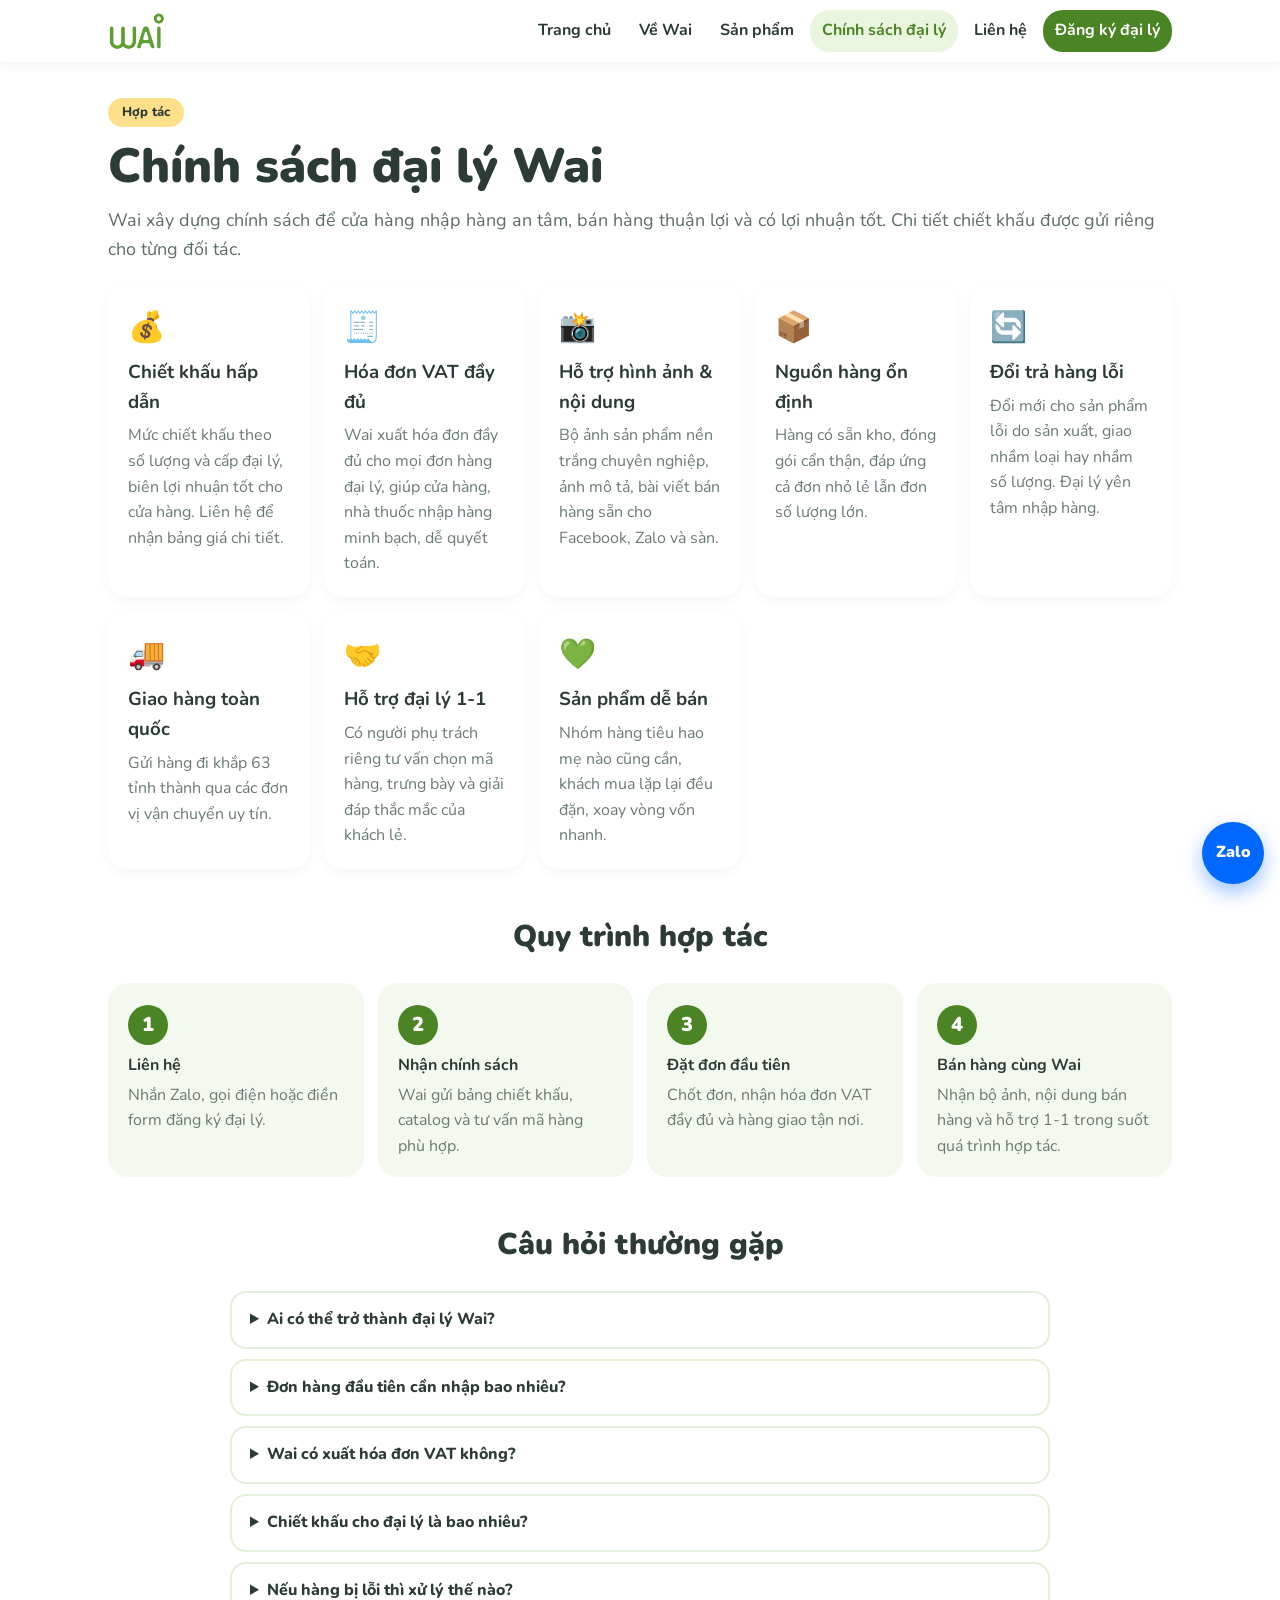
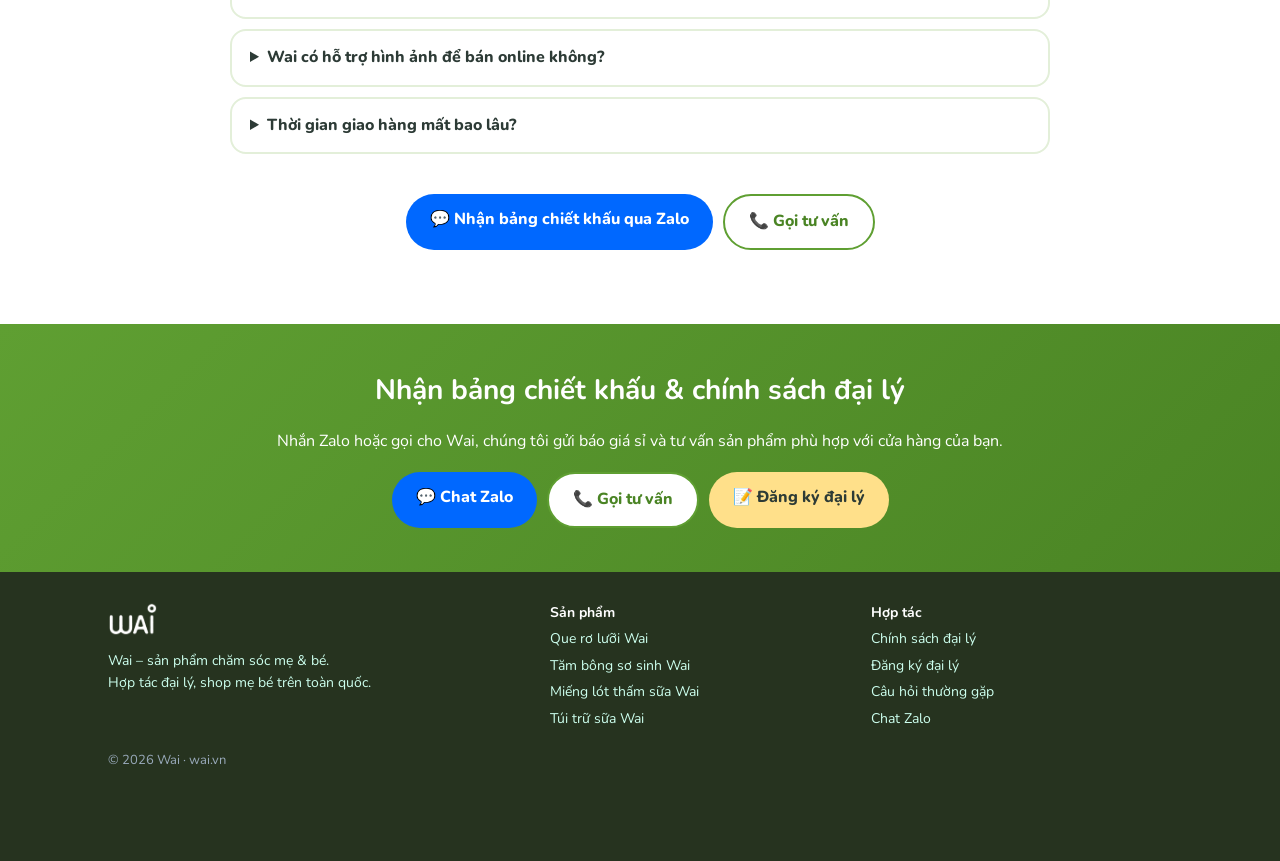
==== chinh-sach-dai-ly.html @ 8ebfbb74 "Làm lại nội dung B2B + ảnh sản phẩm nền trắng (GPT Image 2), thêm chính sách đại lý, hóa đơn VAT, FA" ====
<!doctype html><html lang="vi"><head><meta charset="utf-8"><meta name="viewport" content="width=device-width,initial-scale=1"><link rel="icon" type="image/png" href="img/favicon.png">
<title>Chính sách đại lý | Wai – Chăm sóc mẹ & bé</title><meta name="description" content="Wai – thương hiệu sản phẩm chăm sóc mẹ và bé. Tuyển đại lý, shop mẹ bé toàn quốc: chiết khấu hấp dẫn, hóa đơn VAT đầy đủ, hỗ trợ hình ảnh bán hàng."><meta property="og:image" content="https://wai.vn/img/p_hero.jpg">
<link rel="preconnect" href="https://fonts.googleapis.com"><link href="https://fonts.googleapis.com/css2?family=Nunito:wght@400;600;800;900&display=swap" rel="stylesheet"><link rel="stylesheet" href="style.css"></head><body>
<header><div class="wrap hd"><a class="logo" href="index.html"><img src="img/logo.png" alt="Wai" width="58" height="40"></a><button class="mb" onclick="document.body.classList.toggle('open')" aria-label="Menu">☰</button><nav><a href="index.html">Trang chủ</a><a href="ve-wai.html">Về Wai</a><a href="san-pham.html">Sản phẩm</a><a href="chinh-sach-dai-ly.html" class=on>Chính sách đại lý</a><a href="lien-he.html">Liên hệ</a><a class="nb" href="dang-ky.html">Đăng ký đại lý</a></nav></div></header>
<main><section class="wrap pg"><span class="tag">Hợp tác</span><h1>Chính sách đại lý Wai</h1><p class="lead l">Wai xây dựng chính sách để cửa hàng nhập hàng an tâm, bán hàng thuận lợi và có lợi nhuận tốt. Chi tiết chiết khấu được gửi riêng cho từng đối tác.</p><div class="feat"><div><i>💰</i><h3>Chiết khấu hấp dẫn</h3><p>Mức chiết khấu theo số lượng và cấp đại lý, biên lợi nhuận tốt cho cửa hàng. Liên hệ để nhận bảng giá chi tiết.</p></div><div><i>🧾</i><h3>Hóa đơn VAT đầy đủ</h3><p>Wai xuất hóa đơn đầy đủ cho mọi đơn hàng đại lý, giúp cửa hàng, nhà thuốc nhập hàng minh bạch, dễ quyết toán.</p></div><div><i>📸</i><h3>Hỗ trợ hình ảnh & nội dung</h3><p>Bộ ảnh sản phẩm nền trắng chuyên nghiệp, ảnh mô tả, bài viết bán hàng sẵn cho Facebook, Zalo và sàn.</p></div><div><i>📦</i><h3>Nguồn hàng ổn định</h3><p>Hàng có sẵn kho, đóng gói cẩn thận, đáp ứng cả đơn nhỏ lẻ lẫn đơn số lượng lớn.</p></div><div><i>🔄</i><h3>Đổi trả hàng lỗi</h3><p>Đổi mới cho sản phẩm lỗi do sản xuất, giao nhầm loại hay nhầm số lượng. Đại lý yên tâm nhập hàng.</p></div><div><i>🚚</i><h3>Giao hàng toàn quốc</h3><p>Gửi hàng đi khắp 63 tỉnh thành qua các đơn vị vận chuyển uy tín.</p></div><div><i>🤝</i><h3>Hỗ trợ đại lý 1-1</h3><p>Có người phụ trách riêng tư vấn chọn mã hàng, trưng bày và giải đáp thắc mắc của khách lẻ.</p></div><div><i>💚</i><h3>Sản phẩm dễ bán</h3><p>Nhóm hàng tiêu hao mẹ nào cũng cần, khách mua lặp lại đều đặn, xoay vòng vốn nhanh.</p></div></div>
<h2 class="t">Quy trình hợp tác</h2><ol class="steps"><li><b>Liên hệ</b><p>Nhắn Zalo, gọi điện hoặc điền form đăng ký đại lý.</p></li><li><b>Nhận chính sách</b><p>Wai gửi bảng chiết khấu, catalog và tư vấn mã hàng phù hợp.</p></li><li><b>Đặt đơn đầu tiên</b><p>Chốt đơn, nhận hóa đơn VAT đầy đủ và hàng giao tận nơi.</p></li><li><b>Bán hàng cùng Wai</b><p>Nhận bộ ảnh, nội dung bán hàng và hỗ trợ 1-1 trong suốt quá trình hợp tác.</p></li></ol><h2 class="t">Câu hỏi thường gặp</h2><div class="faq" id="faq"><details><summary>Ai có thể trở thành đại lý Wai?</summary><p>Cửa hàng mẹ & bé, nhà thuốc, siêu thị mini, người bán online trên Facebook, Zalo, sàn TMĐT… đều có thể hợp tác cùng Wai.</p></details><details><summary>Đơn hàng đầu tiên cần nhập bao nhiêu?</summary><p>Wai có nhiều mức nhập linh hoạt cho cửa hàng mới bắt đầu và đại lý lớn. Liên hệ Zalo để được tư vấn mức nhập phù hợp.</p></details><details><summary>Wai có xuất hóa đơn VAT không?</summary><p>Có. Wai xuất hóa đơn đầy đủ cho đơn hàng đại lý theo yêu cầu.</p></details><details><summary>Chiết khấu cho đại lý là bao nhiêu?</summary><p>Mức chiết khấu phụ thuộc số lượng và hình thức hợp tác. Vui lòng nhắn Zalo hoặc gọi để nhận bảng chiết khấu mới nhất.</p></details><details><summary>Nếu hàng bị lỗi thì xử lý thế nào?</summary><p>Sản phẩm lỗi do sản xuất, giao nhầm loại hoặc thiếu số lượng sẽ được Wai đổi mới. Đại lý chỉ cần chụp ảnh và báo qua Zalo.</p></details><details><summary>Wai có hỗ trợ hình ảnh để bán online không?</summary><p>Có. Đại lý được cung cấp bộ ảnh sản phẩm nền trắng, ảnh chi tiết và nội dung mô tả để đăng bán ngay.</p></details><details><summary>Thời gian giao hàng mất bao lâu?</summary><p>Wai giao hàng toàn quốc. Thời gian tùy khu vực và đơn vị vận chuyển, thường từ 1–5 ngày.</p></details></div><div class="btns c"><a class="btn z" href="https://zalo.me/0900000000">💬 Nhận bảng chiết khấu qua Zalo</a><a class="btn w" href="tel:0900000000">📞 Gọi tư vấn</a></div></section></main>
<section class="cta"><div class="wrap"><h2>Nhận bảng chiết khấu & chính sách đại lý</h2><p>Nhắn Zalo hoặc gọi cho Wai, chúng tôi gửi báo giá sỉ và tư vấn sản phẩm phù hợp với cửa hàng của bạn.</p><div class="btns"><a class="btn z" href="https://zalo.me/0900000000">💬 Chat Zalo</a><a class="btn w" href="tel:0900000000">📞 Gọi tư vấn</a><a class="btn y" href="dang-ky.html">📝 Đăng ký đại lý</a></div></div></section>
<footer><div class="wrap fg"><div><b class="logo"><img src="img/logo_white.png" alt="Wai" width="58" height="40"></b><p>Wai – sản phẩm chăm sóc mẹ & bé.<br>Hợp tác đại lý, shop mẹ bé trên toàn quốc.</p></div><div><b>Sản phẩm</b><a href="san-pham.html#ro-luoi">Que rơ lưỡi Wai</a><a href="san-pham.html#tam-bong">Tăm bông sơ sinh Wai</a><a href="san-pham.html#lot-tham-sua">Miếng lót thấm sữa Wai</a><a href="san-pham.html#tui-tru-sua">Túi trữ sữa Wai</a></div><div><b>Hợp tác</b><a href="chinh-sach-dai-ly.html">Chính sách đại lý</a><a href="dang-ky.html">Đăng ký đại lý</a><a href="chinh-sach-dai-ly.html#faq">Câu hỏi thường gặp</a><a href="https://zalo.me/0900000000">Chat Zalo</a></div></div><p class="wrap s">© 2026 Wai · wai.vn</p></footer>
<a class="fz" href="https://zalo.me/0900000000" aria-label="Chat Zalo">Zalo</a></body></html>
---- style.css ----
/* Màu thương hiệu: --brand lấy từ logo WAI (#5f9f32). Đổi 1 dòng này để đổi màu toàn site. */
:root{--brand:#5f9f32;--m:var(--brand);--md:#4a8424;--y:#ffe08a;--bg:#f4f9ef;--ink:#2d3b36}
*{box-sizing:border-box}body{margin:0;font-family:Nunito,sans-serif;color:var(--ink);background:#fff;line-height:1.6}
img{max-width:100%;display:block}a{color:var(--md)}.wrap{max-width:1100px;margin:auto;padding:0 18px}
header{position:sticky;top:0;background:#fffe;backdrop-filter:blur(8px);z-index:9;box-shadow:0 2px 12px #0001}
.hd{display:flex;align-items:center;justify-content:space-between;height:62px}.logo{font-weight:900;font-size:30px;color:var(--md);text-decoration:none;letter-spacing:-1px}.logo span{color:var(--y)}
nav{display:flex;gap:4px}nav a{text-decoration:none;color:var(--ink);font-weight:700;padding:8px 12px;border-radius:20px}nav a.on,nav a:hover{background:#eaf5e0;color:var(--md)}
.mb{display:none;border:0;background:#eaf5e0;font-size:22px;border-radius:12px;padding:4px 12px;color:var(--md)}
@media(max-width:760px){.mb{display:block}nav{display:none;position:absolute;top:62px;left:0;right:0;background:#fff;flex-direction:column;padding:10px 18px;box-shadow:0 8px 16px #0001}.open nav{display:flex}}
.hero{background:linear-gradient(135deg,#eaf5e0,#fbf8ec);padding:40px 0}.hg{display:grid;gap:26px;align-items:center}@media(min-width:800px){.hg{grid-template-columns:1.1fr .9fr}}
h1{font-size:clamp(30px,6vw,48px);line-height:1.15;margin:12px 0;font-weight:900}h1 em{font-style:normal;color:var(--md);background:linear-gradient(transparent 60%,var(--y) 60%)}
.hi{border-radius:28px;box-shadow:0 16px 40px #4f8f2233}.tag{display:inline-block;background:var(--y);padding:4px 14px;border-radius:20px;font-weight:800;font-size:13px}
.btns{display:flex;gap:10px;flex-wrap:wrap;margin-top:18px}.btn{display:inline-block;background:var(--md);color:#fff;text-decoration:none;font-weight:800;padding:13px 24px;border-radius:30px;border:0;font-size:16px;cursor:pointer;font-family:inherit}.btn.w{background:#fff;color:var(--md);border:2px solid var(--m)}.btn.z{background:#0068ff}
.t{text-align:center;font-size:30px;font-weight:900;margin:44px 0 22px}.grid{display:grid;grid-template-columns:repeat(2,1fr);gap:14px}@media(min-width:800px){.grid{grid-template-columns:repeat(4,1fr)}}
.card{background:#fff;border-radius:22px;overflow:hidden;box-shadow:0 6px 20px #0000000f;text-decoration:none;color:var(--ink);transition:.2s}.card:hover{transform:translateY(-4px)}.card h3{margin:10px 12px 0;font-size:16px}.card p{margin:2px 12px 14px;font-size:13px;color:#6a7a74}
.soft{background:var(--bg);padding:10px 0 40px;margin-top:40px}.feat{display:grid;grid-template-columns:repeat(auto-fit,minmax(200px,1fr));gap:14px}.feat div{background:#fff;border-radius:20px;padding:20px;box-shadow:0 4px 14px #0000000a}.feat i{font-style:normal;font-size:30px}.feat h3{margin:6px 0}.feat p{margin:0;color:#6a7a74}
.pg{padding:36px 18px 50px}.narrow{max-width:640px}.note{background:#fbf8ec;padding:12px 16px;border-radius:14px}
.pd{display:grid;gap:20px;margin:34px 0;padding:20px;border-radius:26px;background:var(--bg);scroll-margin-top:80px}@media(min-width:800px){.pd{grid-template-columns:1fr 1fr}}
.gal{display:grid;grid-template-columns:1fr 1fr;gap:8px}.gal img{border-radius:14px}.gal img:first-child{grid-column:span 2}.pd h2{margin:0;font-size:26px}.sub{color:var(--md);font-weight:800;margin:4px 0}.pd li{margin:4px 0}
.fm{display:grid;gap:12px;background:var(--bg);padding:22px;border-radius:24px}.fm label{font-weight:700;display:grid;gap:4px}.fm input,.fm select,.fm textarea{font:inherit;padding:12px 14px;border:2px solid #d8eac8;border-radius:14px;background:#fff}.fm input:focus{outline:0;border-color:var(--m)}.s{font-size:13px;color:#7a8a84}
.cl{display:grid;gap:12px}.cl a{display:grid;grid-template-columns:44px 1fr;align-items:center;background:var(--bg);padding:16px;border-radius:18px;text-decoration:none;color:var(--ink);font-size:24px}.cl b{font-size:16px}.cl span{grid-column:2;font-size:15px;color:#6a7a74}
.cta{background:linear-gradient(135deg,var(--m),var(--md));color:#fff;text-align:center;padding:44px 0}.cta h2{font-size:28px;margin:0}.cta .btns{justify-content:center}
footer{background:#26331f;color:#cfe;padding:30px 0 90px;font-size:14px}
.fz{position:fixed;right:16px;bottom:16px;width:62px;height:62px;border-radius:50%;background:#0068ff;color:#fff;font-weight:900;display:grid;place-items:center;text-decoration:none;box-shadow:0 8px 20px #0068ff66;z-index:10;animation:p 2s infinite}@keyframes p{50%{box-shadow:0 0 0 12px #0068ff22}}

.logo img{display:block;height:40px;width:auto}footer .logo img{height:34px;margin-bottom:8px}

.lead{text-align:center;max-width:720px;margin:-8px auto 24px;color:#5d6d67}.lead.l{text-align:left;margin:0 0 20px;max-width:none;font-size:18px}
.card img{aspect-ratio:1;object-fit:contain;background:#fff}.card span{display:block;margin:0 12px 14px;font-weight:800;color:var(--md);font-size:14px}
.hi{background:#fff}.chk{list-style:none;padding:0;margin:14px 0}.chk li{padding-left:28px;position:relative;margin:6px 0}.chk li:before{content:"✓";position:absolute;left:0;top:0;width:20px;height:20px;border-radius:50%;background:var(--m);color:#fff;font-size:12px;display:grid;place-items:center;font-weight:900}
.hero .chk{display:flex;flex-wrap:wrap;gap:4px 18px;font-weight:700;font-size:14px}
.steps{list-style:none;padding:0;display:grid;grid-template-columns:repeat(auto-fit,minmax(220px,1fr));gap:14px;counter-reset:s}.steps li{counter-increment:s;background:var(--bg);border-radius:20px;padding:22px 20px 18px}.steps li:before{content:counter(s);display:grid;place-items:center;width:40px;height:40px;border-radius:50%;background:var(--md);color:#fff;font-weight:900;font-size:20px;margin-bottom:8px}.steps p{margin:4px 0 0;color:#6a7a74}
.btns.c{justify-content:center;margin:24px 0}.btn.y{background:var(--y);color:var(--ink)}
.band{margin:44px 0 0;background:linear-gradient(135deg,#eaf5e0,#fbf8ec);border-radius:26px;padding:26px;display:flex;gap:18px;align-items:center;justify-content:space-between;flex-wrap:wrap}.band h2{margin:0 0 6px}.band p{margin:0;color:#5d6d67}
.faq{max-width:820px;margin:0 auto 40px}.faq details{background:#fff;border:2px solid #e3efd9;border-radius:16px;margin:10px 0;padding:14px 18px}.faq summary{font-weight:800;cursor:pointer}.faq p{margin:8px 0 0;color:#5d6d67}
.pd{background:#fff;border:2px solid #e3efd9}.gal{grid-template-columns:1fr 1fr;align-content:start}.gal img{border-radius:16px;border:1px solid #eee;aspect-ratio:1;object-fit:contain;background:#fff}.gal img:first-child{grid-column:span 2}.pd h3{margin:16px 0 4px}
.spec{width:100%;border-collapse:collapse;margin:12px 0}.spec th,.spec td{text-align:left;padding:8px 10px;border-bottom:1px solid #e3efd9;vertical-align:top}.spec th{width:110px;color:var(--md)}
.pnav{display:flex;flex-wrap:wrap;gap:8px}.pnav a{background:#eaf5e0;padding:8px 14px;border-radius:20px;text-decoration:none;font-weight:700}
.two{display:grid;gap:24px;align-items:center}@media(min-width:800px){.two{grid-template-columns:1.2fr 1fr}}.rimg{border-radius:24px;box-shadow:0 12px 30px #0001}
nav a.nb{background:var(--md);color:#fff}nav a.nb:hover{background:var(--m);color:#fff}
.fg{display:grid;gap:20px}@media(min-width:760px){.fg{grid-template-columns:1.4fr 1fr 1fr}}.fg a{display:block;color:#cfe;text-decoration:none;margin:4px 0}.fg b{color:#fff}footer .s{color:#9ab;padding-top:16px}
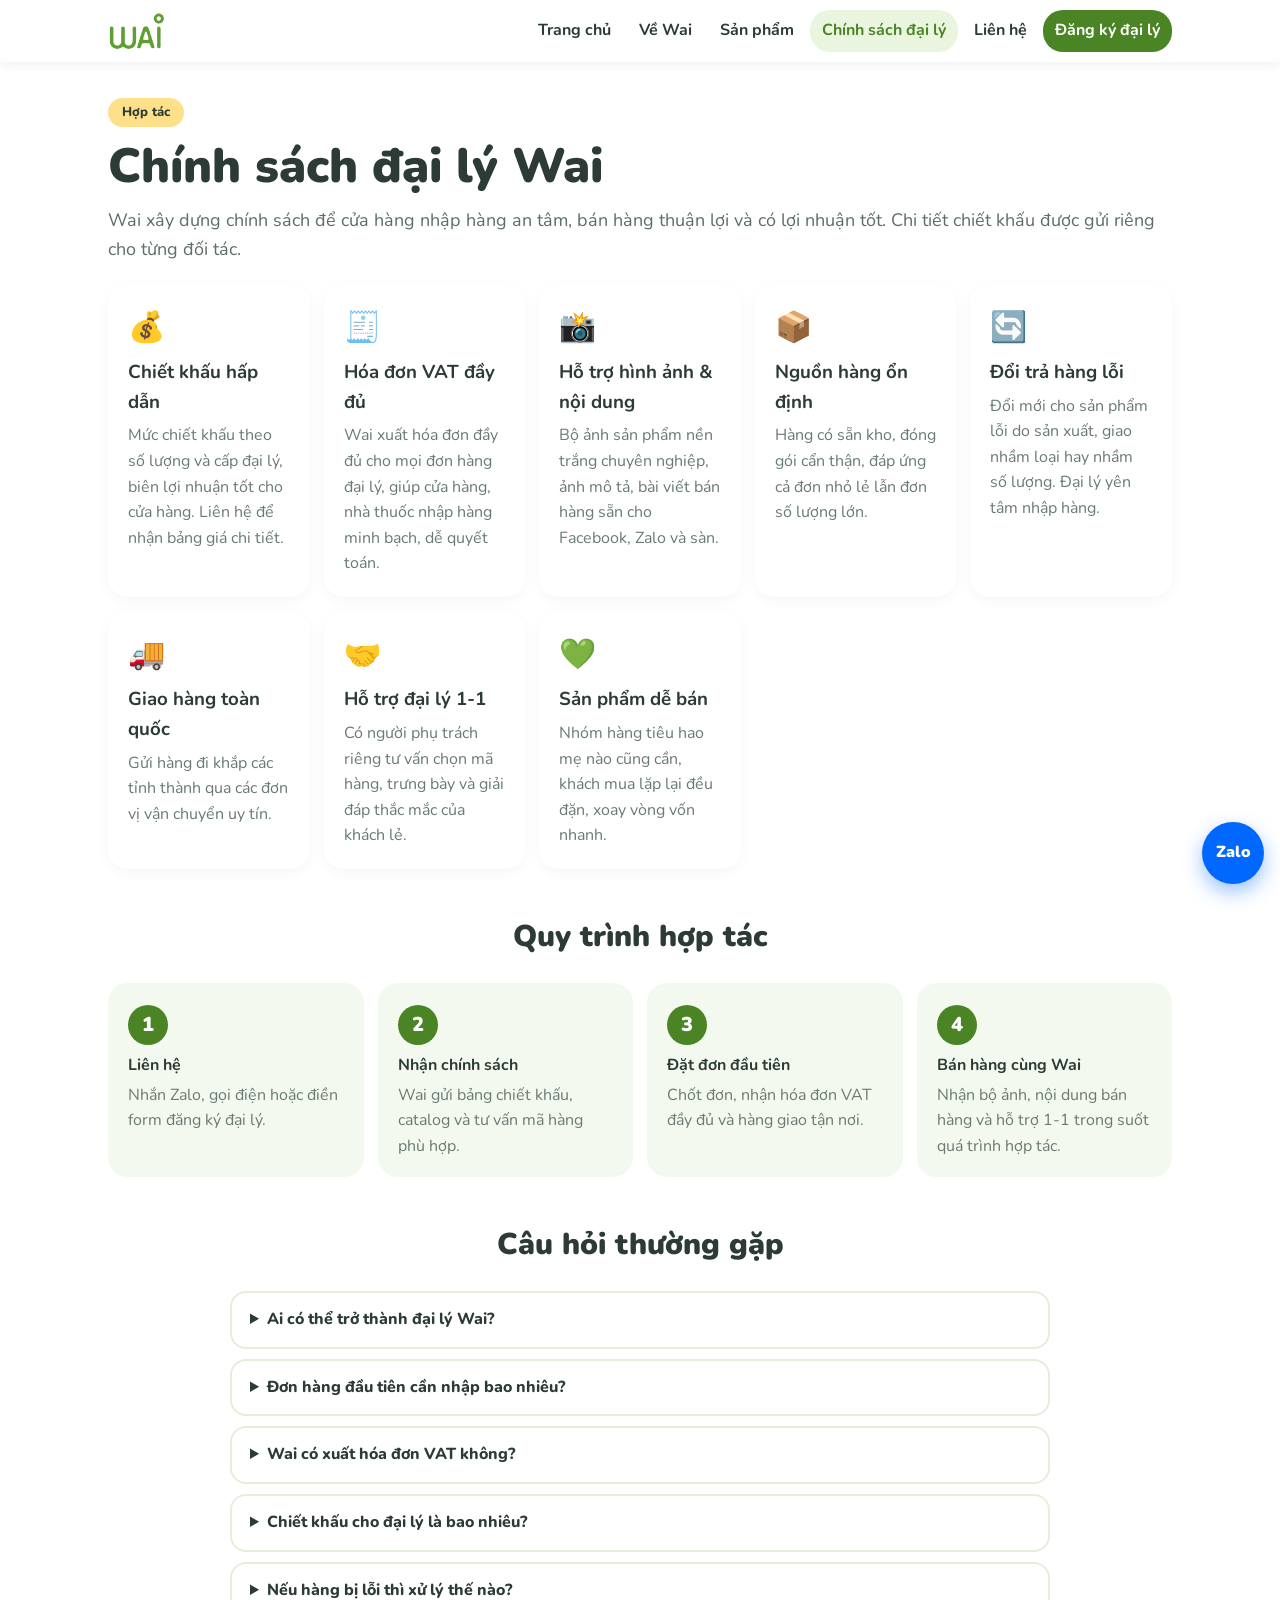
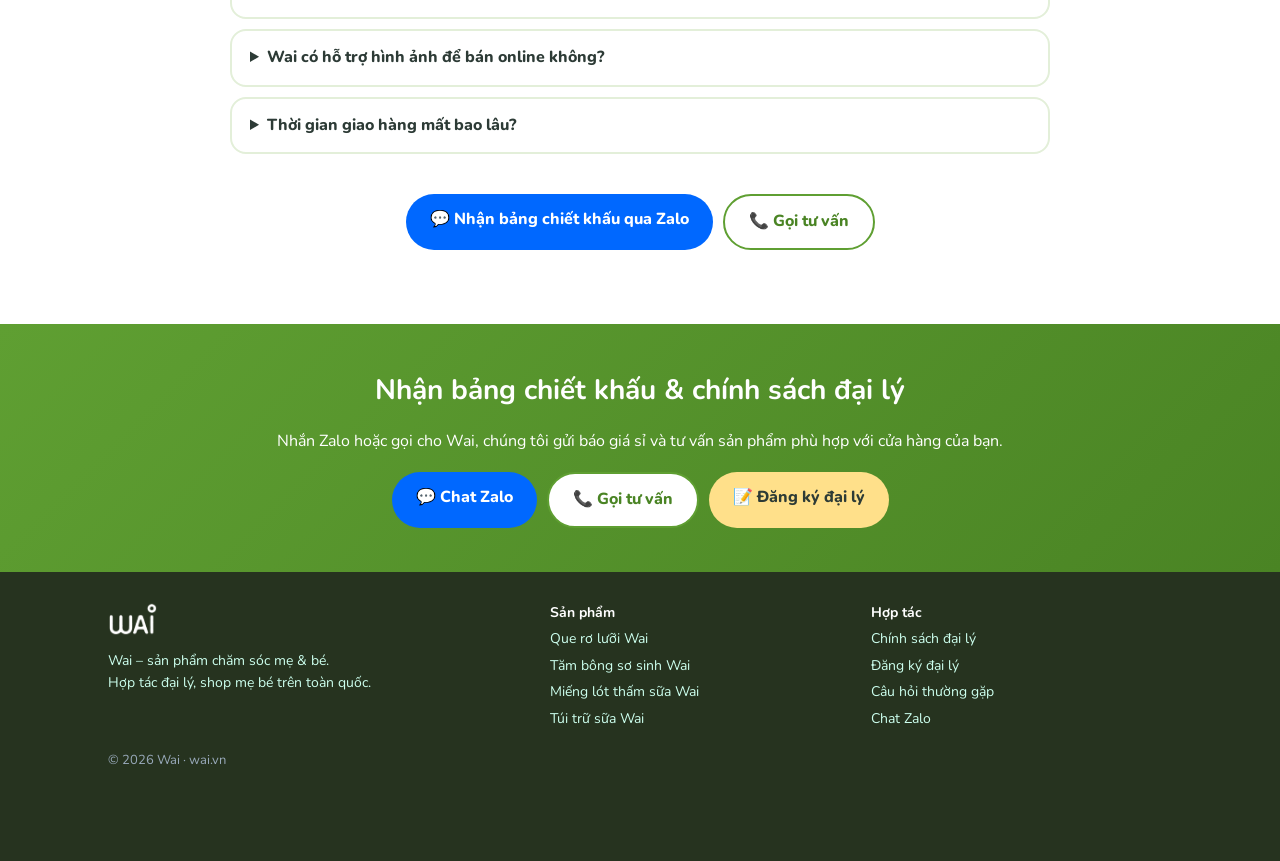
==== commit 6cc17abb: "Sửa câu giao hàng" ====
--- a/chinh-sach-dai-ly.html
+++ b/chinh-sach-dai-ly.html
@@ -2,7 +2,7 @@
 <title>Chính sách đại lý | Wai – Chăm sóc mẹ & bé</title><meta name="description" content="Wai – thương hiệu sản phẩm chăm sóc mẹ và bé. Tuyển đại lý, shop mẹ bé toàn quốc: chiết khấu hấp dẫn, hóa đơn VAT đầy đủ, hỗ trợ hình ảnh bán hàng."><meta property="og:image" content="https://wai.vn/img/p_hero.jpg">
 <link rel="preconnect" href="https://fonts.googleapis.com"><link href="https://fonts.googleapis.com/css2?family=Nunito:wght@400;600;800;900&display=swap" rel="stylesheet"><link rel="stylesheet" href="style.css"></head><body>
 <header><div class="wrap hd"><a class="logo" href="index.html"><img src="img/logo.png" alt="Wai" width="58" height="40"></a><button class="mb" onclick="document.body.classList.toggle('open')" aria-label="Menu">☰</button><nav><a href="index.html">Trang chủ</a><a href="ve-wai.html">Về Wai</a><a href="san-pham.html">Sản phẩm</a><a href="chinh-sach-dai-ly.html" class=on>Chính sách đại lý</a><a href="lien-he.html">Liên hệ</a><a class="nb" href="dang-ky.html">Đăng ký đại lý</a></nav></div></header>
-<main><section class="wrap pg"><span class="tag">Hợp tác</span><h1>Chính sách đại lý Wai</h1><p class="lead l">Wai xây dựng chính sách để cửa hàng nhập hàng an tâm, bán hàng thuận lợi và có lợi nhuận tốt. Chi tiết chiết khấu được gửi riêng cho từng đối tác.</p><div class="feat"><div><i>💰</i><h3>Chiết khấu hấp dẫn</h3><p>Mức chiết khấu theo số lượng và cấp đại lý, biên lợi nhuận tốt cho cửa hàng. Liên hệ để nhận bảng giá chi tiết.</p></div><div><i>🧾</i><h3>Hóa đơn VAT đầy đủ</h3><p>Wai xuất hóa đơn đầy đủ cho mọi đơn hàng đại lý, giúp cửa hàng, nhà thuốc nhập hàng minh bạch, dễ quyết toán.</p></div><div><i>📸</i><h3>Hỗ trợ hình ảnh & nội dung</h3><p>Bộ ảnh sản phẩm nền trắng chuyên nghiệp, ảnh mô tả, bài viết bán hàng sẵn cho Facebook, Zalo và sàn.</p></div><div><i>📦</i><h3>Nguồn hàng ổn định</h3><p>Hàng có sẵn kho, đóng gói cẩn thận, đáp ứng cả đơn nhỏ lẻ lẫn đơn số lượng lớn.</p></div><div><i>🔄</i><h3>Đổi trả hàng lỗi</h3><p>Đổi mới cho sản phẩm lỗi do sản xuất, giao nhầm loại hay nhầm số lượng. Đại lý yên tâm nhập hàng.</p></div><div><i>🚚</i><h3>Giao hàng toàn quốc</h3><p>Gửi hàng đi khắp 63 tỉnh thành qua các đơn vị vận chuyển uy tín.</p></div><div><i>🤝</i><h3>Hỗ trợ đại lý 1-1</h3><p>Có người phụ trách riêng tư vấn chọn mã hàng, trưng bày và giải đáp thắc mắc của khách lẻ.</p></div><div><i>💚</i><h3>Sản phẩm dễ bán</h3><p>Nhóm hàng tiêu hao mẹ nào cũng cần, khách mua lặp lại đều đặn, xoay vòng vốn nhanh.</p></div></div>
+<main><section class="wrap pg"><span class="tag">Hợp tác</span><h1>Chính sách đại lý Wai</h1><p class="lead l">Wai xây dựng chính sách để cửa hàng nhập hàng an tâm, bán hàng thuận lợi và có lợi nhuận tốt. Chi tiết chiết khấu được gửi riêng cho từng đối tác.</p><div class="feat"><div><i>💰</i><h3>Chiết khấu hấp dẫn</h3><p>Mức chiết khấu theo số lượng và cấp đại lý, biên lợi nhuận tốt cho cửa hàng. Liên hệ để nhận bảng giá chi tiết.</p></div><div><i>🧾</i><h3>Hóa đơn VAT đầy đủ</h3><p>Wai xuất hóa đơn đầy đủ cho mọi đơn hàng đại lý, giúp cửa hàng, nhà thuốc nhập hàng minh bạch, dễ quyết toán.</p></div><div><i>📸</i><h3>Hỗ trợ hình ảnh & nội dung</h3><p>Bộ ảnh sản phẩm nền trắng chuyên nghiệp, ảnh mô tả, bài viết bán hàng sẵn cho Facebook, Zalo và sàn.</p></div><div><i>📦</i><h3>Nguồn hàng ổn định</h3><p>Hàng có sẵn kho, đóng gói cẩn thận, đáp ứng cả đơn nhỏ lẻ lẫn đơn số lượng lớn.</p></div><div><i>🔄</i><h3>Đổi trả hàng lỗi</h3><p>Đổi mới cho sản phẩm lỗi do sản xuất, giao nhầm loại hay nhầm số lượng. Đại lý yên tâm nhập hàng.</p></div><div><i>🚚</i><h3>Giao hàng toàn quốc</h3><p>Gửi hàng đi khắp các tỉnh thành qua các đơn vị vận chuyển uy tín.</p></div><div><i>🤝</i><h3>Hỗ trợ đại lý 1-1</h3><p>Có người phụ trách riêng tư vấn chọn mã hàng, trưng bày và giải đáp thắc mắc của khách lẻ.</p></div><div><i>💚</i><h3>Sản phẩm dễ bán</h3><p>Nhóm hàng tiêu hao mẹ nào cũng cần, khách mua lặp lại đều đặn, xoay vòng vốn nhanh.</p></div></div>
 <h2 class="t">Quy trình hợp tác</h2><ol class="steps"><li><b>Liên hệ</b><p>Nhắn Zalo, gọi điện hoặc điền form đăng ký đại lý.</p></li><li><b>Nhận chính sách</b><p>Wai gửi bảng chiết khấu, catalog và tư vấn mã hàng phù hợp.</p></li><li><b>Đặt đơn đầu tiên</b><p>Chốt đơn, nhận hóa đơn VAT đầy đủ và hàng giao tận nơi.</p></li><li><b>Bán hàng cùng Wai</b><p>Nhận bộ ảnh, nội dung bán hàng và hỗ trợ 1-1 trong suốt quá trình hợp tác.</p></li></ol><h2 class="t">Câu hỏi thường gặp</h2><div class="faq" id="faq"><details><summary>Ai có thể trở thành đại lý Wai?</summary><p>Cửa hàng mẹ & bé, nhà thuốc, siêu thị mini, người bán online trên Facebook, Zalo, sàn TMĐT… đều có thể hợp tác cùng Wai.</p></details><details><summary>Đơn hàng đầu tiên cần nhập bao nhiêu?</summary><p>Wai có nhiều mức nhập linh hoạt cho cửa hàng mới bắt đầu và đại lý lớn. Liên hệ Zalo để được tư vấn mức nhập phù hợp.</p></details><details><summary>Wai có xuất hóa đơn VAT không?</summary><p>Có. Wai xuất hóa đơn đầy đủ cho đơn hàng đại lý theo yêu cầu.</p></details><details><summary>Chiết khấu cho đại lý là bao nhiêu?</summary><p>Mức chiết khấu phụ thuộc số lượng và hình thức hợp tác. Vui lòng nhắn Zalo hoặc gọi để nhận bảng chiết khấu mới nhất.</p></details><details><summary>Nếu hàng bị lỗi thì xử lý thế nào?</summary><p>Sản phẩm lỗi do sản xuất, giao nhầm loại hoặc thiếu số lượng sẽ được Wai đổi mới. Đại lý chỉ cần chụp ảnh và báo qua Zalo.</p></details><details><summary>Wai có hỗ trợ hình ảnh để bán online không?</summary><p>Có. Đại lý được cung cấp bộ ảnh sản phẩm nền trắng, ảnh chi tiết và nội dung mô tả để đăng bán ngay.</p></details><details><summary>Thời gian giao hàng mất bao lâu?</summary><p>Wai giao hàng toàn quốc. Thời gian tùy khu vực và đơn vị vận chuyển, thường từ 1–5 ngày.</p></details></div><div class="btns c"><a class="btn z" href="https://zalo.me/0900000000">💬 Nhận bảng chiết khấu qua Zalo</a><a class="btn w" href="tel:0900000000">📞 Gọi tư vấn</a></div></section></main>
 <section class="cta"><div class="wrap"><h2>Nhận bảng chiết khấu & chính sách đại lý</h2><p>Nhắn Zalo hoặc gọi cho Wai, chúng tôi gửi báo giá sỉ và tư vấn sản phẩm phù hợp với cửa hàng của bạn.</p><div class="btns"><a class="btn z" href="https://zalo.me/0900000000">💬 Chat Zalo</a><a class="btn w" href="tel:0900000000">📞 Gọi tư vấn</a><a class="btn y" href="dang-ky.html">📝 Đăng ký đại lý</a></div></div></section>
 <footer><div class="wrap fg"><div><b class="logo"><img src="img/logo_white.png" alt="Wai" width="58" height="40"></b><p>Wai – sản phẩm chăm sóc mẹ & bé.<br>Hợp tác đại lý, shop mẹ bé trên toàn quốc.</p></div><div><b>Sản phẩm</b><a href="san-pham.html#ro-luoi">Que rơ lưỡi Wai</a><a href="san-pham.html#tam-bong">Tăm bông sơ sinh Wai</a><a href="san-pham.html#lot-tham-sua">Miếng lót thấm sữa Wai</a><a href="san-pham.html#tui-tru-sua">Túi trữ sữa Wai</a></div><div><b>Hợp tác</b><a href="chinh-sach-dai-ly.html">Chính sách đại lý</a><a href="dang-ky.html">Đăng ký đại lý</a><a href="chinh-sach-dai-ly.html#faq">Câu hỏi thường gặp</a><a href="https://zalo.me/0900000000">Chat Zalo</a></div></div><p class="wrap s">© 2026 Wai · wai.vn</p></footer>
--- a/style.css
+++ b/style.css
@@ -1,7 +1,7 @@
 /* Màu thương hiệu: --brand lấy từ logo WAI (#5f9f32). Đổi 1 dòng này để đổi màu toàn site. */
 :root{--brand:#5f9f32;--m:var(--brand);--md:#4a8424;--y:#ffe08a;--bg:#f4f9ef;--ink:#2d3b36}
 *{box-sizing:border-box}body{margin:0;font-family:Nunito,sans-serif;color:var(--ink);background:#fff;line-height:1.6}
-img{max-width:100%;display:block}a{color:var(--md)}.wrap{max-width:1100px;margin:auto;padding:0 18px}
+img{max-width:100%;height:auto;display:block}a{color:var(--md)}.wrap{max-width:1100px;margin:auto;padding:0 18px}
 header{position:sticky;top:0;background:#fffe;backdrop-filter:blur(8px);z-index:9;box-shadow:0 2px 12px #0001}
 .hd{display:flex;align-items:center;justify-content:space-between;height:62px}.logo{font-weight:900;font-size:30px;color:var(--md);text-decoration:none;letter-spacing:-1px}.logo span{color:var(--y)}
 nav{display:flex;gap:4px}nav a{text-decoration:none;color:var(--ink);font-weight:700;padding:8px 12px;border-radius:20px}nav a.on,nav a:hover{background:#eaf5e0;color:var(--md)}
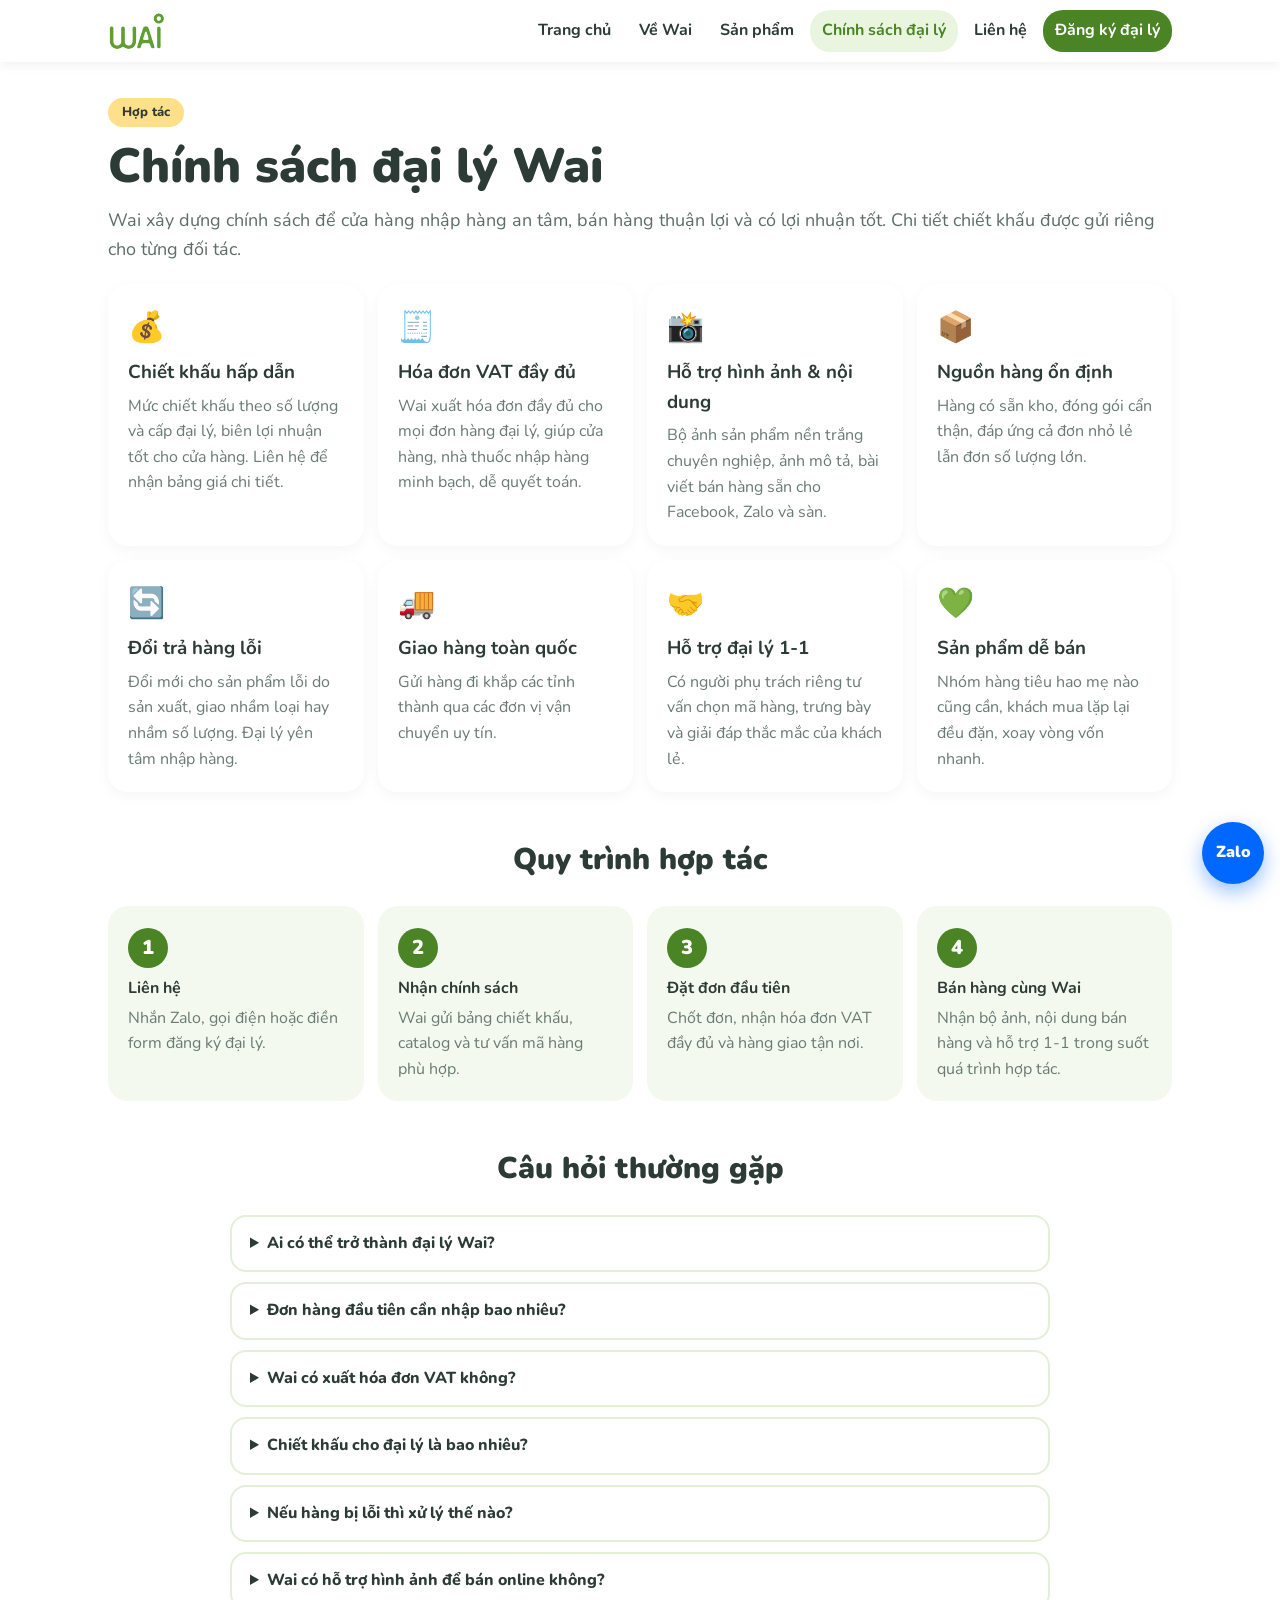
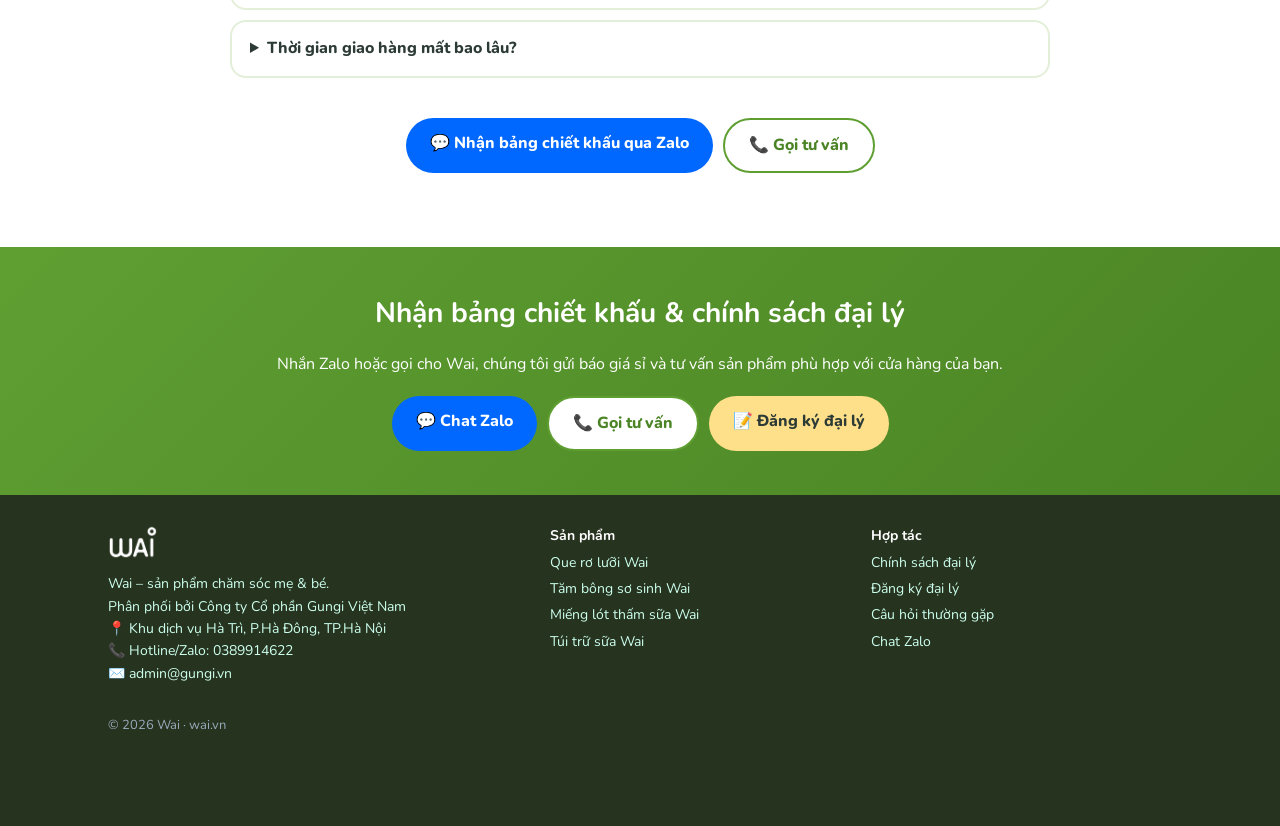
==== commit d39aeab4: "Thông tin liên hệ thật: Gungi Việt Nam, hotline 0389914622, admin@gungi.vn" ====
--- a/chinh-sach-dai-ly.html
+++ b/chinh-sach-dai-ly.html
@@ -3,7 +3,7 @@
 <link rel="preconnect" href="https://fonts.googleapis.com"><link href="https://fonts.googleapis.com/css2?family=Nunito:wght@400;600;800;900&display=swap" rel="stylesheet"><link rel="stylesheet" href="style.css"></head><body>
 <header><div class="wrap hd"><a class="logo" href="index.html"><img src="img/logo.png" alt="Wai" width="58" height="40"></a><button class="mb" onclick="document.body.classList.toggle('open')" aria-label="Menu">☰</button><nav><a href="index.html">Trang chủ</a><a href="ve-wai.html">Về Wai</a><a href="san-pham.html">Sản phẩm</a><a href="chinh-sach-dai-ly.html" class=on>Chính sách đại lý</a><a href="lien-he.html">Liên hệ</a><a class="nb" href="dang-ky.html">Đăng ký đại lý</a></nav></div></header>
 <main><section class="wrap pg"><span class="tag">Hợp tác</span><h1>Chính sách đại lý Wai</h1><p class="lead l">Wai xây dựng chính sách để cửa hàng nhập hàng an tâm, bán hàng thuận lợi và có lợi nhuận tốt. Chi tiết chiết khấu được gửi riêng cho từng đối tác.</p><div class="feat"><div><i>💰</i><h3>Chiết khấu hấp dẫn</h3><p>Mức chiết khấu theo số lượng và cấp đại lý, biên lợi nhuận tốt cho cửa hàng. Liên hệ để nhận bảng giá chi tiết.</p></div><div><i>🧾</i><h3>Hóa đơn VAT đầy đủ</h3><p>Wai xuất hóa đơn đầy đủ cho mọi đơn hàng đại lý, giúp cửa hàng, nhà thuốc nhập hàng minh bạch, dễ quyết toán.</p></div><div><i>📸</i><h3>Hỗ trợ hình ảnh & nội dung</h3><p>Bộ ảnh sản phẩm nền trắng chuyên nghiệp, ảnh mô tả, bài viết bán hàng sẵn cho Facebook, Zalo và sàn.</p></div><div><i>📦</i><h3>Nguồn hàng ổn định</h3><p>Hàng có sẵn kho, đóng gói cẩn thận, đáp ứng cả đơn nhỏ lẻ lẫn đơn số lượng lớn.</p></div><div><i>🔄</i><h3>Đổi trả hàng lỗi</h3><p>Đổi mới cho sản phẩm lỗi do sản xuất, giao nhầm loại hay nhầm số lượng. Đại lý yên tâm nhập hàng.</p></div><div><i>🚚</i><h3>Giao hàng toàn quốc</h3><p>Gửi hàng đi khắp các tỉnh thành qua các đơn vị vận chuyển uy tín.</p></div><div><i>🤝</i><h3>Hỗ trợ đại lý 1-1</h3><p>Có người phụ trách riêng tư vấn chọn mã hàng, trưng bày và giải đáp thắc mắc của khách lẻ.</p></div><div><i>💚</i><h3>Sản phẩm dễ bán</h3><p>Nhóm hàng tiêu hao mẹ nào cũng cần, khách mua lặp lại đều đặn, xoay vòng vốn nhanh.</p></div></div>
-<h2 class="t">Quy trình hợp tác</h2><ol class="steps"><li><b>Liên hệ</b><p>Nhắn Zalo, gọi điện hoặc điền form đăng ký đại lý.</p></li><li><b>Nhận chính sách</b><p>Wai gửi bảng chiết khấu, catalog và tư vấn mã hàng phù hợp.</p></li><li><b>Đặt đơn đầu tiên</b><p>Chốt đơn, nhận hóa đơn VAT đầy đủ và hàng giao tận nơi.</p></li><li><b>Bán hàng cùng Wai</b><p>Nhận bộ ảnh, nội dung bán hàng và hỗ trợ 1-1 trong suốt quá trình hợp tác.</p></li></ol><h2 class="t">Câu hỏi thường gặp</h2><div class="faq" id="faq"><details><summary>Ai có thể trở thành đại lý Wai?</summary><p>Cửa hàng mẹ & bé, nhà thuốc, siêu thị mini, người bán online trên Facebook, Zalo, sàn TMĐT… đều có thể hợp tác cùng Wai.</p></details><details><summary>Đơn hàng đầu tiên cần nhập bao nhiêu?</summary><p>Wai có nhiều mức nhập linh hoạt cho cửa hàng mới bắt đầu và đại lý lớn. Liên hệ Zalo để được tư vấn mức nhập phù hợp.</p></details><details><summary>Wai có xuất hóa đơn VAT không?</summary><p>Có. Wai xuất hóa đơn đầy đủ cho đơn hàng đại lý theo yêu cầu.</p></details><details><summary>Chiết khấu cho đại lý là bao nhiêu?</summary><p>Mức chiết khấu phụ thuộc số lượng và hình thức hợp tác. Vui lòng nhắn Zalo hoặc gọi để nhận bảng chiết khấu mới nhất.</p></details><details><summary>Nếu hàng bị lỗi thì xử lý thế nào?</summary><p>Sản phẩm lỗi do sản xuất, giao nhầm loại hoặc thiếu số lượng sẽ được Wai đổi mới. Đại lý chỉ cần chụp ảnh và báo qua Zalo.</p></details><details><summary>Wai có hỗ trợ hình ảnh để bán online không?</summary><p>Có. Đại lý được cung cấp bộ ảnh sản phẩm nền trắng, ảnh chi tiết và nội dung mô tả để đăng bán ngay.</p></details><details><summary>Thời gian giao hàng mất bao lâu?</summary><p>Wai giao hàng toàn quốc. Thời gian tùy khu vực và đơn vị vận chuyển, thường từ 1–5 ngày.</p></details></div><div class="btns c"><a class="btn z" href="https://zalo.me/0900000000">💬 Nhận bảng chiết khấu qua Zalo</a><a class="btn w" href="tel:0900000000">📞 Gọi tư vấn</a></div></section></main>
-<section class="cta"><div class="wrap"><h2>Nhận bảng chiết khấu & chính sách đại lý</h2><p>Nhắn Zalo hoặc gọi cho Wai, chúng tôi gửi báo giá sỉ và tư vấn sản phẩm phù hợp với cửa hàng của bạn.</p><div class="btns"><a class="btn z" href="https://zalo.me/0900000000">💬 Chat Zalo</a><a class="btn w" href="tel:0900000000">📞 Gọi tư vấn</a><a class="btn y" href="dang-ky.html">📝 Đăng ký đại lý</a></div></div></section>
-<footer><div class="wrap fg"><div><b class="logo"><img src="img/logo_white.png" alt="Wai" width="58" height="40"></b><p>Wai – sản phẩm chăm sóc mẹ & bé.<br>Hợp tác đại lý, shop mẹ bé trên toàn quốc.</p></div><div><b>Sản phẩm</b><a href="san-pham.html#ro-luoi">Que rơ lưỡi Wai</a><a href="san-pham.html#tam-bong">Tăm bông sơ sinh Wai</a><a href="san-pham.html#lot-tham-sua">Miếng lót thấm sữa Wai</a><a href="san-pham.html#tui-tru-sua">Túi trữ sữa Wai</a></div><div><b>Hợp tác</b><a href="chinh-sach-dai-ly.html">Chính sách đại lý</a><a href="dang-ky.html">Đăng ký đại lý</a><a href="chinh-sach-dai-ly.html#faq">Câu hỏi thường gặp</a><a href="https://zalo.me/0900000000">Chat Zalo</a></div></div><p class="wrap s">© 2026 Wai · wai.vn</p></footer>
-<a class="fz" href="https://zalo.me/0900000000" aria-label="Chat Zalo">Zalo</a></body></html>+<h2 class="t">Quy trình hợp tác</h2><ol class="steps"><li><b>Liên hệ</b><p>Nhắn Zalo, gọi điện hoặc điền form đăng ký đại lý.</p></li><li><b>Nhận chính sách</b><p>Wai gửi bảng chiết khấu, catalog và tư vấn mã hàng phù hợp.</p></li><li><b>Đặt đơn đầu tiên</b><p>Chốt đơn, nhận hóa đơn VAT đầy đủ và hàng giao tận nơi.</p></li><li><b>Bán hàng cùng Wai</b><p>Nhận bộ ảnh, nội dung bán hàng và hỗ trợ 1-1 trong suốt quá trình hợp tác.</p></li></ol><h2 class="t">Câu hỏi thường gặp</h2><div class="faq" id="faq"><details><summary>Ai có thể trở thành đại lý Wai?</summary><p>Cửa hàng mẹ & bé, nhà thuốc, siêu thị mini, người bán online trên Facebook, Zalo, sàn TMĐT… đều có thể hợp tác cùng Wai.</p></details><details><summary>Đơn hàng đầu tiên cần nhập bao nhiêu?</summary><p>Wai có nhiều mức nhập linh hoạt cho cửa hàng mới bắt đầu và đại lý lớn. Liên hệ Zalo để được tư vấn mức nhập phù hợp.</p></details><details><summary>Wai có xuất hóa đơn VAT không?</summary><p>Có. Wai xuất hóa đơn đầy đủ cho đơn hàng đại lý theo yêu cầu.</p></details><details><summary>Chiết khấu cho đại lý là bao nhiêu?</summary><p>Mức chiết khấu phụ thuộc số lượng và hình thức hợp tác. Vui lòng nhắn Zalo hoặc gọi để nhận bảng chiết khấu mới nhất.</p></details><details><summary>Nếu hàng bị lỗi thì xử lý thế nào?</summary><p>Sản phẩm lỗi do sản xuất, giao nhầm loại hoặc thiếu số lượng sẽ được Wai đổi mới. Đại lý chỉ cần chụp ảnh và báo qua Zalo.</p></details><details><summary>Wai có hỗ trợ hình ảnh để bán online không?</summary><p>Có. Đại lý được cung cấp bộ ảnh sản phẩm nền trắng, ảnh chi tiết và nội dung mô tả để đăng bán ngay.</p></details><details><summary>Thời gian giao hàng mất bao lâu?</summary><p>Wai giao hàng toàn quốc. Thời gian tùy khu vực và đơn vị vận chuyển, thường từ 1–5 ngày.</p></details></div><div class="btns c"><a class="btn z" href="https://zalo.me/0389914622">💬 Nhận bảng chiết khấu qua Zalo</a><a class="btn w" href="tel:0389914622">📞 Gọi tư vấn</a></div></section></main>
+<section class="cta"><div class="wrap"><h2>Nhận bảng chiết khấu & chính sách đại lý</h2><p>Nhắn Zalo hoặc gọi cho Wai, chúng tôi gửi báo giá sỉ và tư vấn sản phẩm phù hợp với cửa hàng của bạn.</p><div class="btns"><a class="btn z" href="https://zalo.me/0389914622">💬 Chat Zalo</a><a class="btn w" href="tel:0389914622">📞 Gọi tư vấn</a><a class="btn y" href="dang-ky.html">📝 Đăng ký đại lý</a></div></div></section>
+<footer><div class="wrap fg"><div><b class="logo"><img src="img/logo_white.png" alt="Wai" width="58" height="40"></b><p>Wai – sản phẩm chăm sóc mẹ & bé.<br>Phân phối bởi Công ty Cổ phần Gungi Việt Nam<br>📍 Khu dịch vụ Hà Trì, P.Hà Đông, TP.Hà Nội<br>📞 Hotline/Zalo: <a href="tel:0389914622" style="display:inline">0389914622</a><br>✉️ <a href="mailto:admin@gungi.vn" style="display:inline">admin@gungi.vn</a></p></div><div><b>Sản phẩm</b><a href="san-pham.html#ro-luoi">Que rơ lưỡi Wai</a><a href="san-pham.html#tam-bong">Tăm bông sơ sinh Wai</a><a href="san-pham.html#lot-tham-sua">Miếng lót thấm sữa Wai</a><a href="san-pham.html#tui-tru-sua">Túi trữ sữa Wai</a></div><div><b>Hợp tác</b><a href="chinh-sach-dai-ly.html">Chính sách đại lý</a><a href="dang-ky.html">Đăng ký đại lý</a><a href="chinh-sach-dai-ly.html#faq">Câu hỏi thường gặp</a><a href="https://zalo.me/0389914622">Chat Zalo</a></div></div><p class="wrap s">© 2026 Wai · wai.vn</p></footer>
+<a class="fz" href="https://zalo.me/0389914622" aria-label="Chat Zalo">Zalo</a></body></html>
--- a/style.css
+++ b/style.css
@@ -13,7 +13,7 @@
 .btns{display:flex;gap:10px;flex-wrap:wrap;margin-top:18px}.btn{display:inline-block;background:var(--md);color:#fff;text-decoration:none;font-weight:800;padding:13px 24px;border-radius:30px;border:0;font-size:16px;cursor:pointer;font-family:inherit}.btn.w{background:#fff;color:var(--md);border:2px solid var(--m)}.btn.z{background:#0068ff}
 .t{text-align:center;font-size:30px;font-weight:900;margin:44px 0 22px}.grid{display:grid;grid-template-columns:repeat(2,1fr);gap:14px}@media(min-width:800px){.grid{grid-template-columns:repeat(4,1fr)}}
 .card{background:#fff;border-radius:22px;overflow:hidden;box-shadow:0 6px 20px #0000000f;text-decoration:none;color:var(--ink);transition:.2s}.card:hover{transform:translateY(-4px)}.card h3{margin:10px 12px 0;font-size:16px}.card p{margin:2px 12px 14px;font-size:13px;color:#6a7a74}
-.soft{background:var(--bg);padding:10px 0 40px;margin-top:40px}.feat{display:grid;grid-template-columns:repeat(auto-fit,minmax(200px,1fr));gap:14px}.feat div{background:#fff;border-radius:20px;padding:20px;box-shadow:0 4px 14px #0000000a}.feat i{font-style:normal;font-size:30px}.feat h3{margin:6px 0}.feat p{margin:0;color:#6a7a74}
+.soft{background:var(--bg);padding:10px 0 40px;margin-top:40px}.feat{display:grid;grid-template-columns:1fr;gap:14px}@media(min-width:560px){.feat{grid-template-columns:repeat(2,1fr)}}@media(min-width:900px){.feat{grid-template-columns:repeat(4,1fr)}}.feat div{background:#fff;border-radius:20px;padding:20px;box-shadow:0 4px 14px #0000000a}.feat i{font-style:normal;font-size:30px}.feat h3{margin:6px 0}.feat p{margin:0;color:#6a7a74}
 .pg{padding:36px 18px 50px}.narrow{max-width:640px}.note{background:#fbf8ec;padding:12px 16px;border-radius:14px}
 .pd{display:grid;gap:20px;margin:34px 0;padding:20px;border-radius:26px;background:var(--bg);scroll-margin-top:80px}@media(min-width:800px){.pd{grid-template-columns:1fr 1fr}}
 .gal{display:grid;grid-template-columns:1fr 1fr;gap:8px}.gal img{border-radius:14px}.gal img:first-child{grid-column:span 2}.pd h2{margin:0;font-size:26px}.sub{color:var(--md);font-weight:800;margin:4px 0}.pd li{margin:4px 0}
